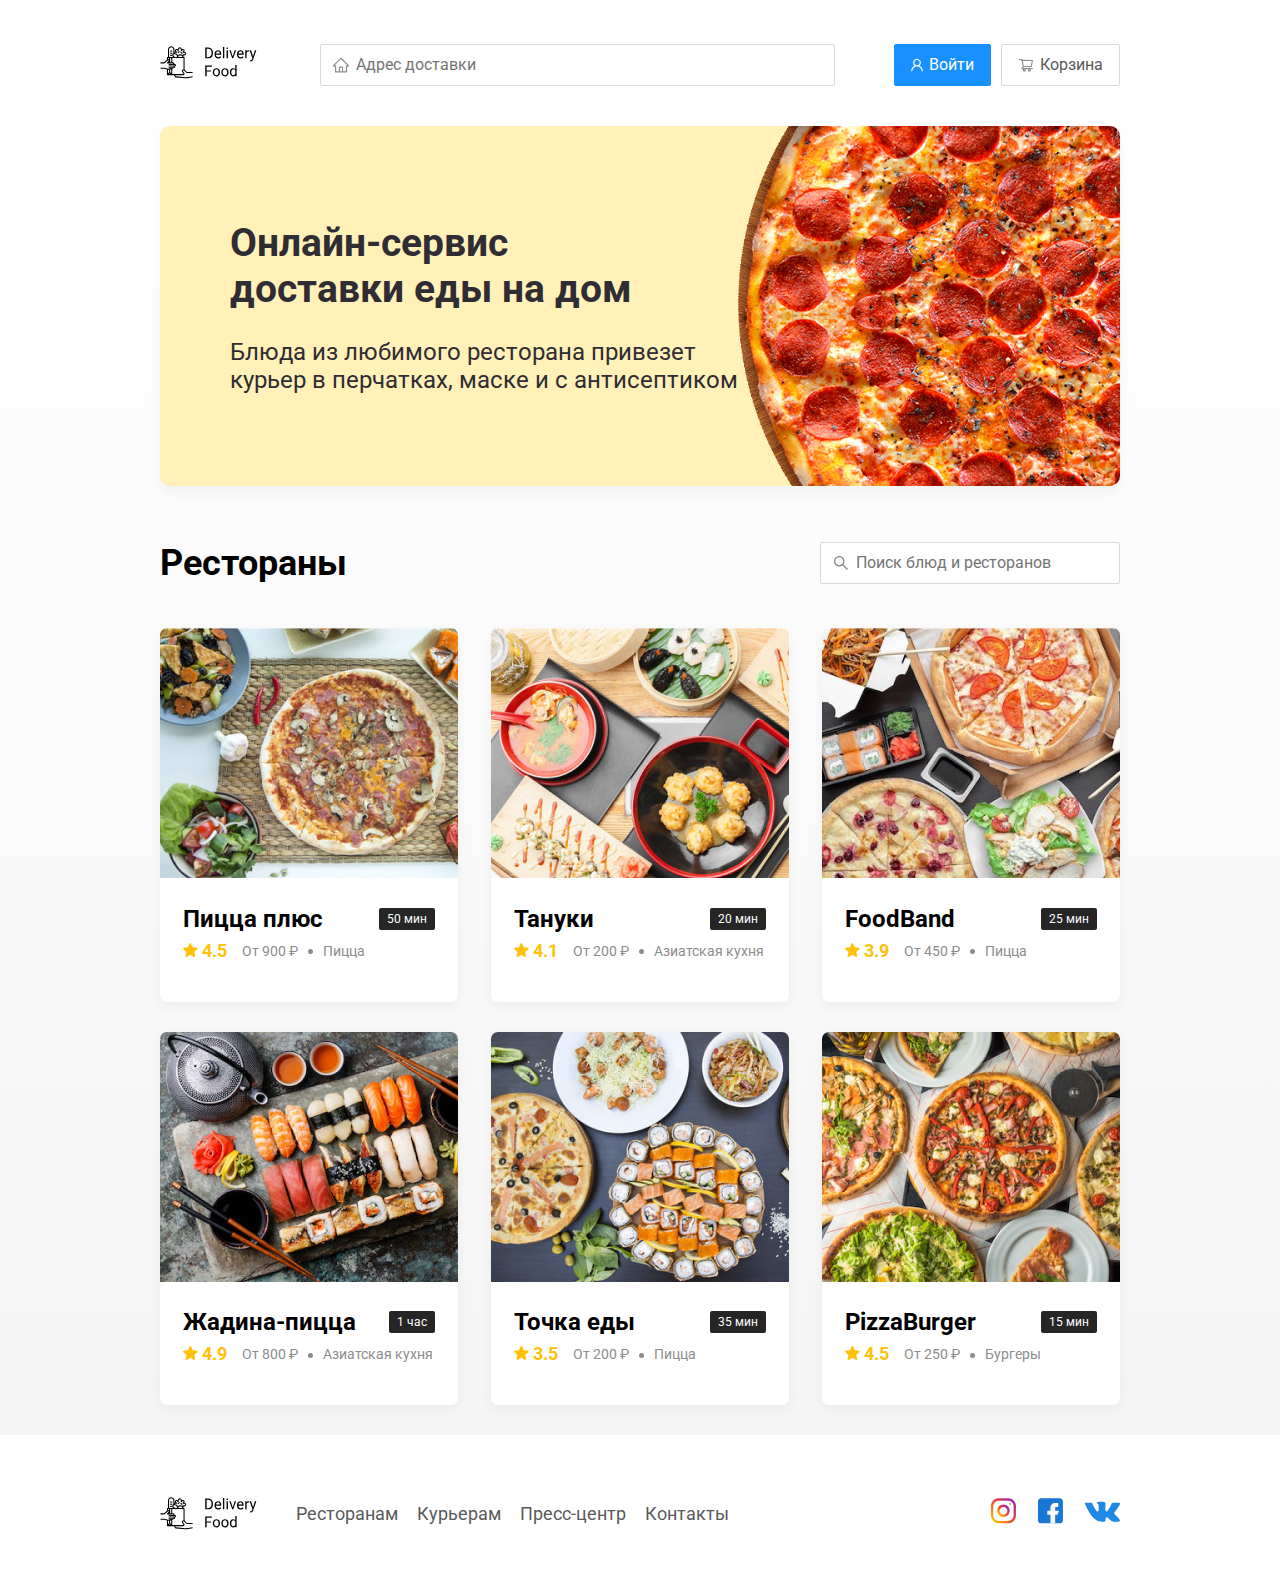
==== index.html @ 380bb3ed "Add files via upload" ====
<!DOCTYPE html>
<html lang="ru">
<head>
	<meta charset="UTF-8">
	<meta name = "viewport" content="width=device-width, initial-scale=1.0">
	<title>DELIVERY FOOD - доставка еды на дом</title>
	<link href="https://fonts.googleapis.com/css?family=Roboto:400,700&display=swap&subset=cyrillic" rel="stylesheet">
	<link rel="stylesheet" href="css/normalize.css">
	<link rel = "stylesheet" href = "css/style.css">
</head>
<body>
	<div class="container">
		<header class = "header">
			<a href="index.html" class = "logo"><img src="img/logo.svg" alt="Logo"></a>
			<input type="text" class="input input-address" placeholder = "Адрес доставки">
			<div class="buttons">
				<button class="button button-primary">
					<img src="img/user.svg" alt="user" class = "button-icon">
					<span class = "button-text">Войти</span>
				</button>
				<button class="button">
					<img src="img/shopping-cart.svg" alt="Корзина" class = "button-icon">
					<span class="button-text">Корзина</span>
				</button>
			</div>
		</header>
	</div>
	<main class="main">
		<div class="container">
			<section class="promo">
			<h1 class="promo-title">Онлайн-сервис <br>доставки еды на дом</h1>
			<p class="promo-text">Блюда из любимого ресторана привезет курьер в перчатках, маске и с антисептиком</p>
		</section>
		<section class="restaurants">
			<div class="section-heading">
				<h2 class="section-title">
					Рестораны
				</h2>
				<input type="text" class="input input-search" placeholder="Поиск блюд и ресторанов">
			</div>
			<div class="cards">

				<a href="restaurant.html" class="card">
					<img src="img/image.png" alt="image" class = "card-image">
					<div class="card-text">
						<div class="card-heading">
							<h3 class="card-title">Пицца плюс</h3>
							<span class="card-tag tag">50 мин</span>
						</div>
						<!-- /.card-heading -->
						<div class="card-info">
							<div class="rating">
								<img src="img/star.svg" alt="rating" class = "rating-star">
								4.5
							</div>
							<div class="price">От 900 ₽</div>
							<div class="category">Пицца</div>
						</div>
						<!-- /.card-info -->
					</div>
					<!-- /.card-text -->
				</a>
				<!-- /.card -->

				<a href="restaurant.html" class="card">
					<img src="img/image-2.png" alt="image" class = "card-image">
					<div class="card-text">
						<div class="card-heading">
							<h3 class="card-title">Тануки</h3>
							<span class="card-tag tag">20 мин</span>
						</div>
						<!-- /.card-heading -->
						<div class="card-info">
							<div class="rating">
								<img src="img/star.svg" alt="rating" class = "rating-star">
								4.1
							</div>
							<div class="price">От 200 ₽</div>
							<div class="category">Азиатская кухня</div>
						</div>
						<!-- /.card-info -->
					</div>
					<!-- /.card-text -->
				</a>
				<!-- /.card -->

				<a href="restaurant.html" class="card">
					<img src="img/image-3.png" alt="image" class = "card-image">
					<div class="card-text">
						<div class="card-heading">
							<h3 class="card-title">FoodBand</h3>
							<span class="card-tag tag">25 мин</span>
						</div>
						<!-- /.card-heading -->
						<div class="card-info">
							<div class="rating">
								<img src="img/star.svg" alt="rating" class = "rating-star">
								3.9
							</div>
							<div class="price">От 450 ₽</div>
							<div class="category">Пицца</div>
						</div>
						<!-- /.card-info -->
					</div>
					<!-- /.card-text -->
				</a>
				<!-- /.card -->

				<a href="restaurant.html" class="card">
					<img src="img/image-4.png" alt="image" class = "card-image">
					<div class="card-text">
						<div class="card-heading">
							<h3 class="card-title">Жадина-пицца</h3>
							<span class="card-tag tag">1 час</span>
						</div>
						<!-- /.card-heading -->
						<div class="card-info">
							<div class="rating">
								<img src="img/star.svg" alt="rating" class = "rating-star">
								4.9
							</div>
							<div class="price">От 800 ₽</div>
							<div class="category">Азиатская кухня</div>
						</div>
						<!-- /.card-info -->
					</div>
					<!-- /.card-text -->
				</a>
				<!-- /.card -->

				<a href="restaurant.html" class="card">
					<img src="img/image-5.png" alt="image" class = "card-image">
					<div class="card-text">
						<div class="card-heading">
							<h3 class="card-title">Точка еды</h3>
							<span class="card-tag tag">35 мин</span>
						</div>
						<!-- /.card-heading -->
						<div class="card-info">
							<div class="rating">
								<img src="img/star.svg" alt="rating" class = "rating-star">
								3.5
							</div>
							<div class="price">От 200 ₽</div>
							<div class="category">Пицца</div>
						</div>
						<!-- /.card-info -->
					</div>
					<!-- /.card-text -->
				</a>
				<!-- /.card -->

				<a href="restaurant.html" class="card">
					<img src="img/image-6.png" alt="image" class = "card-image">
					<div class="card-text">
						<div class="card-heading">
							<h3 class="card-title">PizzaBurger</h3>
							<span class="card-tag tag">15 мин</span>
						</div>
						<!-- /.card-heading -->
						<div class="card-info">
							<div class="rating">
								<img src="img/star.svg" alt="rating" class = "rating-star">
								4.5
							</div>
							<div class="price">От 250 ₽</div>
							<div class="category">Бургеры</div>
						</div>
						<!-- /.card-info -->
					</div>
					<!-- /.card-text -->
				</a>
				<!-- /.card -->
			</div>
		</section>
		</div>
	</main>

	<footer class="footer">
		<div class="container">
			<div class="footer-block">
				<img src="img/logo.svg" alt="logo" class="logo footer-logo">
				<nav class="footer-nav">
					<a href="#" class="footer-link">Ресторанам</a>
					<a href="#" class="footer-link">Курьерам</a>
					<a href="#" class="footer-link">Пресс-центр</a>
					<a href="#" class="footer-link">Контакты</a>
				</nav>
				<div class="social-links">
					<a href="#" class="social-link"><img src="img/instagram.svg" alt="Instagram"></a>
					<a href="#" class="social-link"><img src="img/facebook.svg" alt="Facebook"></a>
					<a href="#" class="social-link"><img src="img/vk.svg" alt="VK"></a>
				</div>
			</div>
		</div>
	</footer>
</body>
</html>
---- css/style.css ----
* {
	box-sizing: border-box;
}
body {
	font-family: 'Roboto', sans-serif;
	padding-top: 44px;
}
.container {
	max-width: 1200px;
	margin: auto;
}
.header {
	display: flex;
	align-items: center;
	justify-content: space-between;
	margin-bottom: 40px;
}
.input {
	background: #FFFFFF;
	border: 1px solid #D9D9D9;
	border-radius: 2px;
	font-size: 16px;
	line-height: 24px;
	padding: 8px;
	padding-left: 35px;
	background-repeat: no-repeat;
	background-position: left 11px center;
}
.input-address {
	flex: 0.8;
	background-image: url(../img/home.svg);
}
.input-search {
	background-image: url(../img/search.svg);
	width: 300px;
	margin-left: auto;
}
.buttons {
	display: flex;
	align-items: center;
}
.button {
	display: flex;
	align-items: center;
	padding: 8px 16px;
	background: #FFFFFF;
	border: 1px solid #D9D9D9;
	box-sizing: border-box;
	box-shadow: 0px 0px 2px rgba(0, 0, 0, 0.0015);
	border-radius: 2px;
	color: #595959;
	font-size: 16px;
	line-height: 24px;
}
.button-primary {
	background: #1890FF;
	border: 1px solid #1890FF;
	color: #fff;
	margin-right: 10px;
}
.button-icon {
	margin-right: 6px;
}
.promo {
	box-shadow: 0px 7px 12px rgba(158, 158, 163, 0.1);
	background: #FFF1B8 url(../img/promo-image.png) no-repeat top -100px right -300px /800px;
	border-radius: 10px;
	padding: 68px 70px;
	margin-bottom: 56px;
}
.button-card-text {
	margin-right: 10px;
}
.promo-title {
	font-style: normal;
	font-weight: bold;
	font-size: 39px;
	line-height: 46px;
	color: #302C34;
}
.promo-text {
	max-width: 538px;
	font-style: normal;
	font-weight: normal;
	font-size: 24px;
	line-height: 28px;
	color: #302C34;	
}
.section-heading {
	display: flex;
	align-items: center;
	margin-bottom: 44px;
}
.section-title {
	font-style: normal;
	font-weight: bold;
	font-size: 36px;
	line-height: 42px;
	color: #000000;
	margin: 0;
	margin-right: 30px;
}
.cards {
	display: flex;
	align-items: flex-start;
	flex-wrap: wrap;
	justify-content: space-between;
}
.card {
	background: #FFFFFF;
	box-shadow: 0px 4px 12px rgba(0, 0, 0, 0.05);
	border-radius: 7px;
	overflow: hidden;
	margin-bottom: 30px;
	flex-basis: 31%;
	text-decoration: none;
}
.card-image {
	width: 384px;
	height: 250px;
	object-fit: cover;
}
.card-text {
	padding-top: 20px;
	padding-bottom: 35px;
	padding-left: 23px;
	padding-right: 23px;
}
.card-heading {
	display: flex;
	align-items: center;
	justify-content: space-between;
}
.card-title {
	margin: 0;
	font-style: normal;
	font-weight: bold;
	font-size: 24px;
	line-height: 32px;
	color: #000000;
}
.card-title-reg {
	font-weight: 400;
}
.card-tag {
	font-style: normal;
	font-weight: normal;
	font-size: 12px;
	line-height: 20px;
	color: #ffffff;
	background: #262626;
	border-radius: 2px;
	padding: 1px 8px;
}
.card-info {
	display: flex;
	align-items: center;
	flex-wrap: wrap;
}
.card-buttons {
	display: flex;
	align-items: center;
	margin-top: 24px;
}
.card-price-bold {
	font-style: normal;
font-weight: bold;
font-size: 20px;
line-height: 32px;
margin-left: 30px;
}
.rating {
	margin-right: 26px;
	color: #FFC107;
	font-weight: bold;
	font-size: 18px;
	line-height: 32px;
}
.price, .category {
	font-weight: normal;
	font-size: 18px;
	line-height: 32px;
	color: #8C8C8C;
}
.price {
	margin-right: 10px;
}
.category {
	text-overflow: ellipsis;
	overflow: hidden;
	white-space: nowrap;
	max-width: 150px;
}
.ingredients {
	font-weight: normal;
	font-size: 18px;
	line-height: 21px;
	color: #8C8C8C;
}
.price:after {
	content: "";
	width: 5px;
	height: 5px;
	background-color: #8C8C8C;
	display: inline-block;
	vertical-align: middle;
	border-radius: 50%;
	margin-left: 10px;
}
.main {
	background: linear-gradient(180deg, rgba(245, 245, 245, 0) 1.04%, #F5F5F5 100%);
}
.footer-block {
	display: flex;
	align-items: center;
	justify-content: space-between;
}
.footer {
	padding: 60px 0px;
}
.footer-link {
	display: inline-block;
	color: #595959;
	text-decoration: none;
	font-style: normal;
	font-weight: normal;
	font-size: 18px;
	line-height: 21px;
}
.footer-link:not(:last-child) {
	margin-right: 15px;
}
.footer-nav {
	margin-left: 35px;
	margin-right: auto;
}
.social-links {
	display: flex;
	align-items: center;
}
.social-link:not(:last-child) {
	margin-right: 21px;
}

@media(max-width: 1366px) {
	.container {
		max-width: 960px;
	}
	.promo {
		background-position: center right -300px;
		background-size: 700px;
	}
	.rating {
		margin-right: 15px;
	}
	.category, 
	.price {
		font-size: 14px;
	}
}
.modal {
	position: fixed;
	left: 0;
	top: 0;
	width: 100%;
	height: 100%;
	background: rgba(0, 0, 0, 0.4);
	display: none;

}
.is-open {
	display: flex;
}
.modal-header {
	display: flex;
	align-items: center;
	justify-content: space-between;
	margin-bottom: 45px;
}
.modal-title {
	margin: 0;
	font-style: normal;
	font-weight: bold;
	font-size: 36px;
	line-height: 42px;
	color: #000000;
}
.close {
	font-size: 36px;
	border: none;
	background-color: transparent;
}
.modal-body {
	margin-bottom: 52px;
}
.modal-dialog {
	width: 95%;
	max-width: 780px;
	background: #FFFFFF;
	border-radius: 5px;	
	margin: auto;
	padding: 40px 45px;
}
.food-row {
	display: flex;
	align-items: flex-start;
	justify-content: space-between;
	padding-bottom: 8px;
	border-bottom: 1px solid #D9D9D9;
	margin-bottom: 15px;
}
.food-name {
	font-weight: normal;
	font-size: 18px;
	line-height: 32px;
}
.food-price {
	margin-left: auto;
	margin-right: 47px;
	font-weight: bold;
	font-size: 20px;
	line-height: 32px;
}
.food-counter {
	display: flex;
	align-items: center;

}
.counter-button {
	display: flex;
	align-items: center;
	justify-content: center;
	width: 39px;
	height: 32px;
	background: #FFFFFF;
	border: 1px solid #40A9FF;
	box-sizing: border-box;
	border-radius: 2px;
	color: #40A9FF;
	font-weight: normal;
	font-size: 14px;
	line-height: 22px;
}
.counter {
	font-size: 16px;
	line-height: 24px;
	margin-left: 13px;
	margin-right: 13px;
}
.modal-footer {
	display: flex;
	align-items: center;
	justify-content: space-between;
}
.modal-price-tag {
	background: #262626;
	border-radius: 5px;
	color: #ffffff;
	padding: 15px 20px;
	font-size: 20px;
	line-height: 23px;
}
.footer-buttons {
	display: flex;
	align-items: center;
}

@media (max-width: 992px) {
	.container {
		max-width: 750px;
	}
	.promo {
		padding: 50px;
		background-size: 500px;
		background-position: center right -200px;
	}
	.promo-text {
		font-size: 18px;
		max-width: 400px;
	}
	.card {
		flex-basis: 49%;
	}
}

@media(max-width:768px) {
	.container {
		max-width: 560px;
	}
	.card-info {
		flex-wrap: wrap;
	}
	.rating {
		flex-basis: 100%;
	}
	.card-title {
		font-size: 20px;
	}
	.promo {
		background-size: 300px;
		background-position: bottom right -200px;
	}
	.promo-title {
		font-size: 24px;
		line-height: 1.4;
	}
	.promo-text {
		margin-top: 0;
	}
}
@media(max-width: 578px) {
	.container {
		width: 90%;
	}
	.header {
		flex-wrap: wrap;
	}
	.input-address {
		margin-top: 15px;
		order: 5;
		flex:1;
	}
	.promo {
		background-image: none;
	}
	.promo-title {
		margin-bottom: 10px;
	}
	.section-title {
		font-size: 20px;
	}
	.card {
		flex-basis: 100%;
	}
	.card-image {
		margin-right: 15px;
		width: 100%;
	}
	.footer {
		padding: 30px 0px;
	}
	.footer-block {
		align-items: flex-start;
	}
	.footer-nav {
		margin-left: 0;
		order: 0;
	}
	.footer-logo {
		order: 1;
	}
	.social-links {
		order: 2;
	}
}

@media(max-width: 480px) {
	.button-text {
		display: none;
	}
	.button {
		min-height: 40px;
	}
	.button-icon {
		margin: 0;
	}
	.promo {
		padding: 20px;
	}
	.section-heading {
		flex-wrap: wrap;
	}
	.footer {
		flex-wrap: wrap;
		flex-direction: column;
	}
	.footer-logo {
		order: 0;
		margin-bottom: 20px;
	}
	.footer-nav {
		margin-bottom: 20px;
	}
}
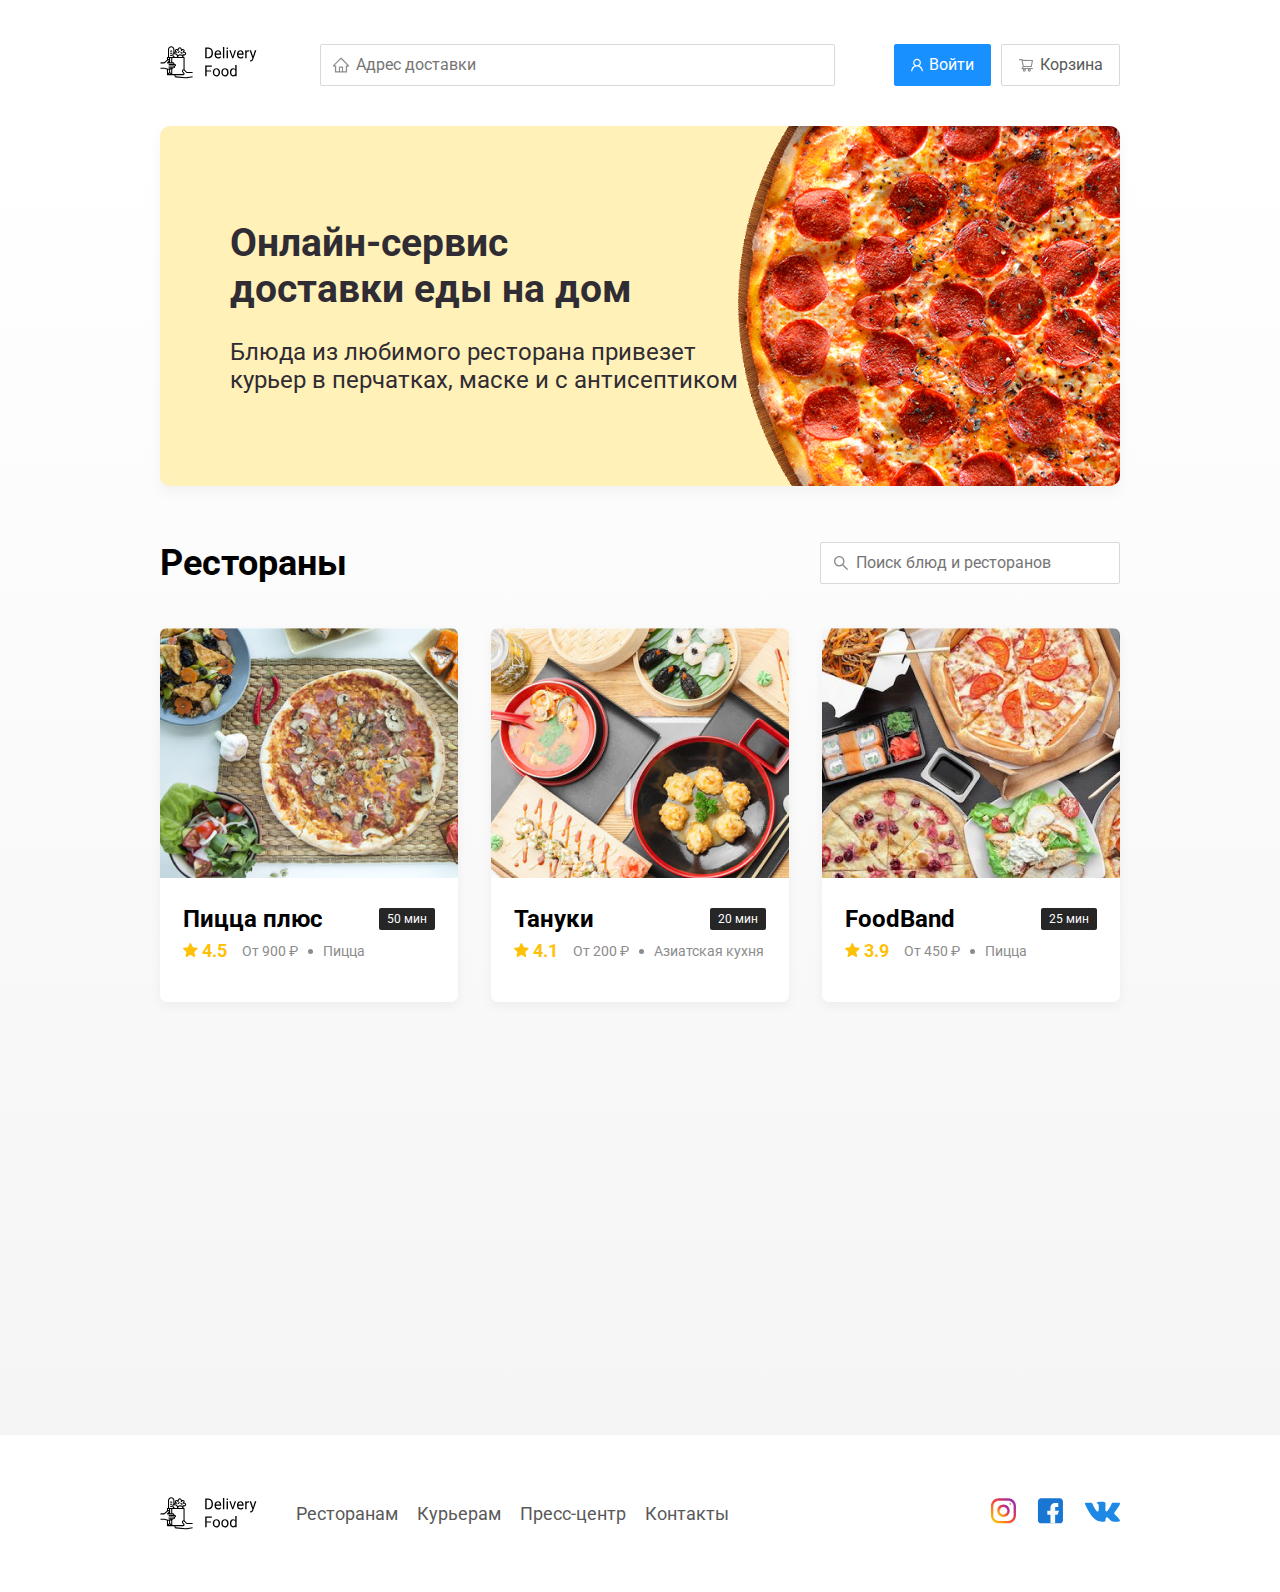
==== commit 2527e26f: "Add files via upload" ====
--- a/index.html
+++ b/index.html
@@ -6,9 +6,11 @@
 	<title>DELIVERY FOOD - доставка еды на дом</title>
 	<link href="https://fonts.googleapis.com/css?family=Roboto:400,700&display=swap&subset=cyrillic" rel="stylesheet">
 	<link rel="stylesheet" href="css/normalize.css">
+	<link rel="stylesheet" href="css\animate.css">
 	<link rel = "stylesheet" href = "css/style.css">
 </head>
 <body>
+	
 	<div class="container">
 		<header class = "header">
 			<a href="index.html" class = "logo"><img src="img/logo.svg" alt="Logo"></a>
@@ -18,7 +20,7 @@
 					<img src="img/user.svg" alt="user" class = "button-icon">
 					<span class = "button-text">Войти</span>
 				</button>
-				<button class="button">
+				<button class="button" id="cart-button">
 					<img src="img/shopping-cart.svg" alt="Корзина" class = "button-icon">
 					<span class="button-text">Корзина</span>
 				</button>
@@ -40,7 +42,7 @@
 			</div>
 			<div class="cards">
 
-				<a href="restaurant.html" class="card">
+				<a href="restaurant.html" class="card wow fadeInUp" data-wow-delay=0.2s>
 					<img src="img/image.png" alt="image" class = "card-image">
 					<div class="card-text">
 						<div class="card-heading">
@@ -62,7 +64,7 @@
 				</a>
 				<!-- /.card -->
 
-				<a href="restaurant.html" class="card">
+				<a href="restaurant.html" class="card wow fadeInUp"data-wow-delay=0.4s>
 					<img src="img/image-2.png" alt="image" class = "card-image">
 					<div class="card-text">
 						<div class="card-heading">
@@ -84,7 +86,7 @@
 				</a>
 				<!-- /.card -->
 
-				<a href="restaurant.html" class="card">
+				<a href="restaurant.html" class="card wow fadeInUp" data-wow-delay=0.6s>
 					<img src="img/image-3.png" alt="image" class = "card-image">
 					<div class="card-text">
 						<div class="card-heading">
@@ -106,7 +108,7 @@
 				</a>
 				<!-- /.card -->
 
-				<a href="restaurant.html" class="card">
+				<a href="restaurant.html" class="card wow fadeInUp" data-wow-delay=0.2s>
 					<img src="img/image-4.png" alt="image" class = "card-image">
 					<div class="card-text">
 						<div class="card-heading">
@@ -128,7 +130,7 @@
 				</a>
 				<!-- /.card -->
 
-				<a href="restaurant.html" class="card">
+				<a href="restaurant.html" class="card wow fadeInUp" data-wow-delay=0.4s>
 					<img src="img/image-5.png" alt="image" class = "card-image">
 					<div class="card-text">
 						<div class="card-heading">
@@ -150,7 +152,7 @@
 				</a>
 				<!-- /.card -->
 
-				<a href="restaurant.html" class="card">
+				<a href="restaurant.html" class="card wow fadeInUp" data-wow-delay=0.6s>
 					<img src="img/image-6.png" alt="image" class = "card-image">
 					<div class="card-text">
 						<div class="card-heading">
@@ -194,5 +196,65 @@
 			</div>
 		</div>
 	</footer>
+		<div class="modal">
+			<div class="modal-dialog">
+				<div class="modal-header">
+					<h3 class="modal-title">Корзина</h3>
+					<button class="close">&times;</button>
+				</div>
+				<div class="modal-body">
+					<div class="food-row">
+						<span class="food-name">Ролл угорь стандарт</span>
+						<strong class="food-price">250 ₽</strong>
+						<div class="food-counter">
+							<button class="counter-button">-</button>
+							<span class="counter">1</span>
+							<button class="counter-button">+</button>
+						</div>
+					</div>
+					<!-- /.food-row -->
+					<div class="food-row">
+						<span class="food-name">Ролл угорь стандарт</span>
+						<strong class="food-price">250 ₽</strong>
+						<div class="food-counter">
+							<button class="counter-button">-</button>
+							<span class="counter">1</span>
+							<button class="counter-button">+</button>
+						</div>
+					</div>
+					<!-- /.food-row -->
+					<div class="food-row">
+						<span class="food-name">Ролл угорь стандарт</span>
+						<strong class="food-price">250 ₽</strong>
+						<div class="food-counter">
+							<button class="counter-button">-</button>
+							<span class="counter">1</span>
+							<button class="counter-button">+</button>
+						</div>
+					</div>
+					<!-- /.food-row -->
+					<div class="food-row">
+						<span class="food-name">Ролл угорь стандарт</span>
+						<strong class="food-price">250 ₽</strong>
+						<div class="food-counter">
+							<button class="counter-button">-</button>
+							<span class="counter">1</span>
+							<button class="counter-button">+</button>
+						</div>
+					</div>
+					<!-- /.food-row -->
+				</div>
+				<!-- /.modal-body -->
+				<div class="modal-footer">
+					<span class="modal-price-tag">1250 ₽</span>
+					<div class="footer-buttons">
+						<button class="button button-primary">Оформить заказ</button>
+						<button class="button">Отмена</button>
+					</div>
+				</div>
+			</div>
+		</div>
+	<script src="js/wow.min.js"></script>
+	<script src="js/main.js"></script>
 </body>
 </html>